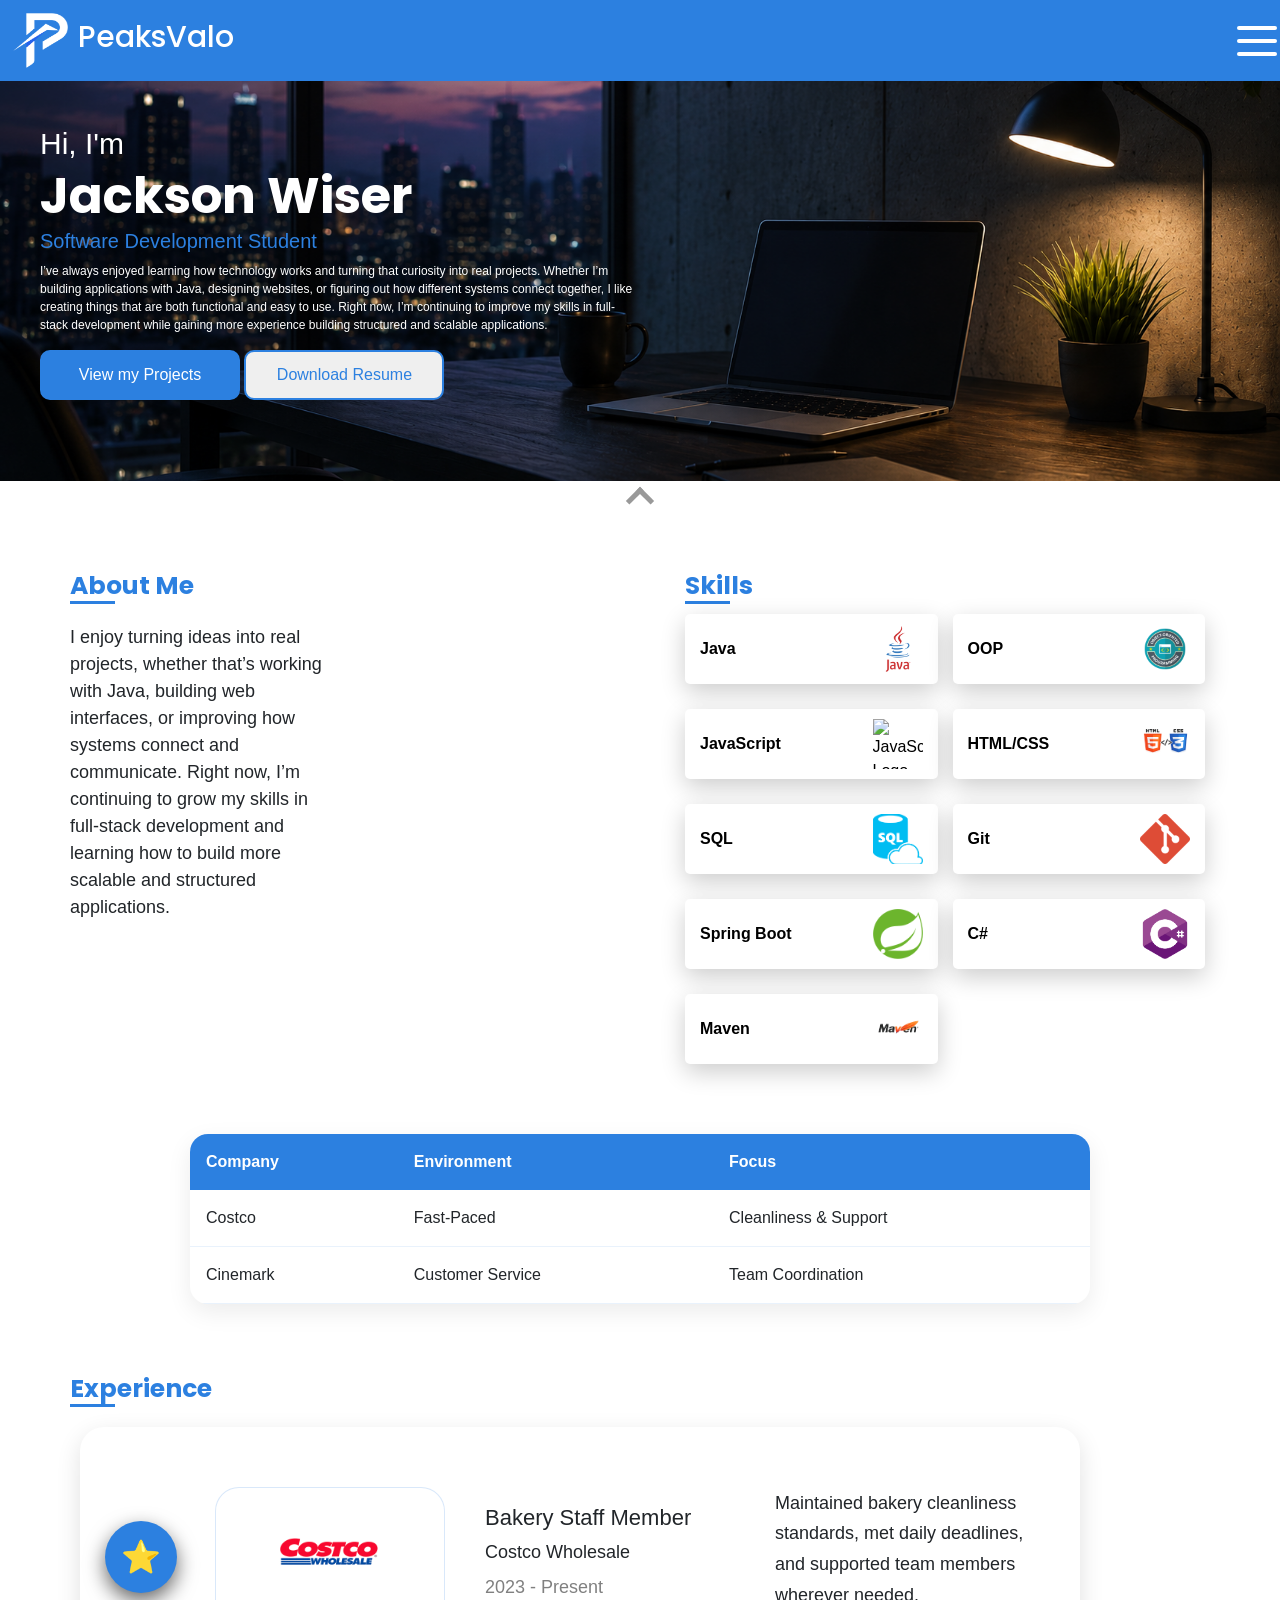
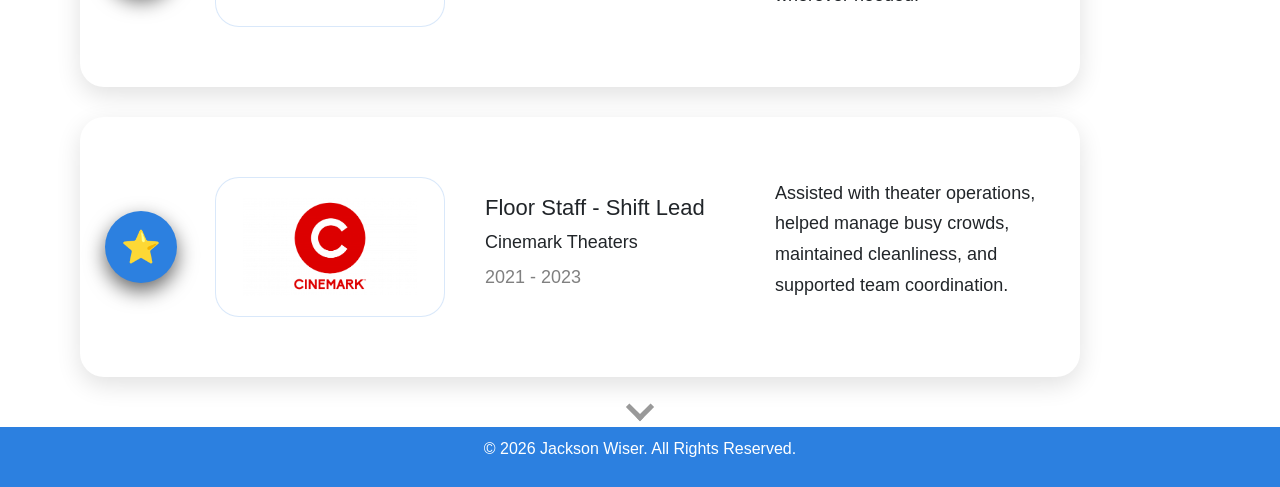
==== index.html @ 1f528455 "fixes" ====
<!DOCTYPE html>
<html lang="en">

<head>
    <meta charset="UTF-8">
    <meta name="viewport" content="width=device-width, initial-scale=1.0">
    <title>Home</title>

    <!--Linke to fonts-->
    <link rel="preconnect" href="https://fonts.googleapis.com">
    <link href="https://fonts.googleapis.com/css2?family=Poppins:wght@300;400;500;600;700&display=swap" rel="stylesheet">

    <link href="https://cdn.jsdelivr.net/npm/bootstrap@5.3.3/dist/css/bootstrap.min.css" rel="stylesheet">

    <link rel="stylesheet" href="HomePageCSS/bars.css">
    <link rel="stylesheet" href="HomePageCSS/buttons.css">
    <link rel="stylesheet" href="HomePageCSS/cards.css">
    <link rel="stylesheet" href="HomePageCSS/header-responsive.css">
    <link rel="stylesheet" href="HomePageCSS/content.css">
    <link rel="stylesheet" href="HomePageCSS/body-content.css">
    <link rel="stylesheet" href="HomePageCSS/header.css">
    <link rel="stylesheet" href="HomePageCSS/table.css">
    <link rel="stylesheet" href="HomePageCSS/animated-arrow.css">
    <link rel="stylesheet" href="HomePageCSS/body-content-responsive.css">
    <link rel="stylesheet" href="HomePageCSS/table-responsive.css">
    <link rel="stylesheet" href="HomePageCSS/buttons-responsive.css">



    
</head>

<body>

    
  
    <section class="home-page">




        <!-- ===== HEADER ===== -->
    <header class="top-bar">
            <img class="label-jackson" src="images/PV logo.png" alt="Jackson Wiser" width="75" height="75">
            <h1 class="peaks-label">PeaksValo</h1>

            <label for="burger" class="burger" id="burger-menu">
                <input id="burger" type="checkbox">
                <span></span>
                <span></span>
                <span></span>
            </label>

            <div class="mobile-menu">
                <a href="#">Home</a>
                <a href="about-page.html">About</a>
                <a href="#">Projects</a>
                <a href="contact-page.html">Contact</a>
            </div>

        </header>





        <!-- ===== HERO ===== -->
    <div class="hero-image">
            <p class="txt-label">Hi, I'm</p>
            <h1 class="txt-header">Jackson Wiser</h1>
            <p class="txt2-label">Software Development Student</p>

            <p class="txt-description">
                I’ve always enjoyed learning how technology works and turning that curiosity
                into real projects. Whether I’m building applications with Java, designing
                websites, or figuring out how different systems connect together, I like
                creating things that are both functional and easy to use. Right now, I’m
                continuing to improve my skills in full-stack development while gaining more
                experience building structured and scalable applications.
            </p>

            <button class="projects-btn">View my Projects</button>
            <button class="resume-btn">Download Resume</button>
        </div>




        <!--Scroll to bottom of main page-->
  <section id="scrollBtn">
    <div class="arrow-container">
    <button class="scroll-bottom">
        
        </button>
        </div>
        </section>




        <!-- ===== ABOUT + SKILLS ===== -->
    <div class="labels-row">

            <div class="label-group">
                <h1 class="about-label">About Me</h1>
                <div class="underline-about"></div>

                <p class="about-description">
                    I enjoy turning ideas into real projects, whether that’s working with Java,
                    building web interfaces, or improving how systems connect and communicate.
                    Right now, I’m continuing to grow my skills in full-stack development and
                    learning how to build more scalable and structured applications.
                </p>
            </div>


            <div class="label-group">
                <!--SKILL label above skill cards-->
                <h2 class="skills-label">Skills</h2>
                <!--Underline under the skill label-->
                <div class="underline-skills"></div>
                <!--All the skills listed-->
                <div class="skills-list">

                    <div class="card-java">
                        <span>Java</span>
                        <img src="images/javalogo.png" class="java-logo" alt="Java Logo">
                    </div>

                    <div class="card-oop">
                        <span>OOP</span>
                        <img src="images/oop.png" class="oop-logo" alt="OOP Logo">
                    </div>

                    <div class="card-javascript">
                        <span>JavaScript</span>
                        <img src="images/javascript.png" class="javascript-logo" alt="JavaScript Logo">
                    </div>

                    <div class="card-htmlcss">
                        <span>HTML/CSS</span>
                        <img src="images/htmlcss.png" class="htmlcss-logo" alt="HTML CSS Logo">
                    </div>

                    <div class="card-sql">
                        <span>SQL</span>
                        <img src="images/sql.png" class="sql-logo" alt="SQL Logo">
                    </div>

                    <div class="card-git">
                        <span>Git</span>
                        <img src="images/git.png" class="git-logo" alt="Git Logo">
                    </div>

                    <div class="card-spring">
                        <span>Spring Boot</span>
                        <img src="images/spring.png" class="spring-logo" alt="Spring Boot Logo">
                    </div>

                    <div class="card-csharp">
                        <span>C#</span>
                        <img src="images/csharp.png" class="csharp-logo" alt="C Sharp Logo">
                    </div>

                    <div class="card-maven">
                        <span>Maven</span>
                        <img src="images/maven.png" class="maven-logo" alt="Maven Logo">
                    </div>

                </div>
            </div>

        </div>




        <!--Summary within the TABLE-->
    <div class="experience-summary">
                    <table class="experience-table">
                        <tr>
                            <th>Company</th>
                            <th>Environment</th>
                            <th>Focus</th>
                        </tr>

                        <tr>
                            <td>Costco</td>
                            <td>Fast-Paced</td>
                            <td>Cleanliness & Support</td>
                        </tr>

                        <tr>
                            <td>Cinemark</td>
                            <td>Customer Service</td>
                            <td>Team Coordination</td>
                        </tr>
                    </table>
        </div>




        <!-- ===== EXPERIENCE ===== -->
    <div class="experience-section">

            <h2 class="experience-label">Experience</h2>
            <div class="underline-experience"></div>

            <div class="experience-layout">

                <div class="experience-container">

                    

                    <div class="experience-card">
                        <div class="star-icon">⭐</div>

                        <img src="images/Costco.png" class="company-logo" alt="Costco Logo">

                        <div class="experience-info">
                            <h3>Bakery Staff Member</h3>
                            <p class="company-name">Costco Wholesale</p>
                            <p class="experience-date">2023 - Present</p>
                        </div>
                        
                        

                        <p class="experience-description">
                            Maintained bakery cleanliness standards, met daily deadlines,
                            and supported team members wherever needed.
                        </p>
                        
                    </div>

                    <div class="experience-card">
                        <div class="star-icon">⭐</div>

                        <img src="images/cinemark.png" class="company-logo" alt="Cinemark Logo">

                        <div class="experience-info">
                            <h3>Floor Staff - Shift Lead</h3>
                            <p class="company-name">Cinemark Theaters</p>
                            <p class="experience-date">2021 - 2023</p>
                        </div>

                        <p class="experience-description">
                            Assisted with theater operations, helped manage busy crowds,
                            maintained cleanliness, and supported team coordination.
                        </p>
                    </div>
                </div>
            </div>
        </div>
        </section>





        

            <!--Scroll to top of main page-->
    <section id="scrollTopBtn">
    <div class="arrow-container">
    <button class="scroll-top">
        
        </button>
        </div>
          </section>



     <div class="sub-header">
        
        <p class="notice-label">© 2026 Jackson Wiser. All Rights Reserved.</p>
        </div>




      




<!--SCRIPTS-->

<!--Scroll top function-->
<script>

const scrollTopBtn = document.getElementById("scrollTopBtn");

scrollTopBtn.addEventListener("click", () => {
    window.scrollTo({
        top: 0,
        behavior: "smooth"
    });
});

</script>



<!--Scroll down function-->
<script>

const scrollBtn = document.getElementById("scrollBtn");

scrollBtn.addEventListener("click", () => {
    window.scrollTo({
        top: window.innerHeight,
        behavior: "smooth"
    });
});

</script>
    

<!--Hamburger navigation function-->
<script>
    // Hamburger navigation menu
    const burger = document.getElementById("burger");
    const mobileMenu = document.querySelector(".mobile-menu");

    burger.addEventListener("change", () => {
        mobileMenu.classList.toggle("active");
    });
</script>

</body>

</html>
---- HomePageCSS/bars.css ----
.top-bar{
    background-color: rgb(44, 128, 224);
    color: white;
    padding: 3px;
    text-align: right;
    display: flex;
    align-items: center;
}
.label-jackson{
    font-size: 25px;
    padding: 10px
    

}

.sub-header{
    background-color: rgb(44, 128, 224);
    color: white;
    padding: 10px;
    display: flex;
    justify-content: center;
}
/* Tag that is placed on the sub header */
.notice-label{
    text-align: center;
}
.peaks-label{
    font-size: 30px;
    font-family: 'Poppins', sans-serif;
    
}
---- HomePageCSS/buttons.css ----
.burger {
    position: relative;
    width: 40px;
    height: 30px;
    background: transparent;
    cursor: pointer;
    display: block;
    margin-left: auto;

    
}

.burger input {
    display: none;
}

.burger span {
    position: absolute;
    width: 100%;
    height: 4px;
    background: white;
    border-radius: 999px;
    left: 0;
    transition: all 0.3s ease;

}

/* TOP LINE */
.burger span:nth-of-type(1) {
    top: 0;
}
/* MIDDLE LINE */
.burger span:nth-of-type(2) {
    top: 50%;
    transform: translateY(-50%);
}
/* BOTTOM LINE */
.burger span:nth-of-type(3) {
    bottom: 0;
}
/* ANIMATION */
.burger input:checked ~ span:nth-of-type(1) {
    top: 50%;
    transform: translateY(-50%) rotate(45deg);
}

.burger input:checked ~ span:nth-of-type(2) {
    opacity: 0;
}

.burger input:checked ~ span:nth-of-type(3) {
    bottom: 50%;
    transform: translateY(50%) rotate(-45deg);
}




.resume-btn, .projects-btn{
    width: 200px;
    height: 50px;
    border-radius: 10px;
    border: 2px solid rgb(44, 128, 224);
    color: rgb(44, 128, 224);
    transition: transform 0.4s ease, background-color 0.4s ease;
}
.projects-btn{
    background-color: rgb(44, 128, 224);
    color: white;
}
.resume-btn:hover{
    transform: scale(1.1);
    background-color: rgb(44, 128, 224);
    color: white;
    box-shadow: 0 2px 10px 2px rgba(0, 0, 0, 0.5); 
}
.projects-btn:hover{
    transform: scale(1.1);
    background-color: rgb(255, 255, 255);
    color: rgb(44, 128, 224);
    box-shadow: 0 2px 10px 2px rgba(0, 0, 0, 0.5); 
}


.mobile-menu {
    position: absolute;
    top: 80px;
    right: 20px;

    background-color: white;
    padding: 20px;

    border-radius: 15px;
    box-shadow: 0 8px 24px rgba(0,0,0,0.2);

    display: flex;
    flex-direction: column;
    gap: 15px;

    opacity: 0;
    visibility: hidden;
    transform: translateY(-10px);

    transition:
        opacity 0.3s ease,
        transform 0.3s ease,
        visibility 0.3s ease;

    z-index: 9999;
    
}

.mobile-menu a {
    text-decoration: none;
    color: black;
    font-weight: bold;
    transition: all ease 0.2s;
    
}

.mobile-menu.active {
    opacity: 1;
    visibility: visible;
    transform: translateY(0);
}
.mobile-menu a:hover{
    color: rgb(71, 71, 71);
    scale: 1.1;
}
---- HomePageCSS/header-responsive.css ----
/* Responsive for tablets/phones */
@media (max-width: 768px) {
    .hero-image {
        min-height: 300px;
        padding: 25px;
        background-position: center;
    }

    .txt-label {
        font-size: 22px;
    }

    .txt-header {
        font-size: 40px;
    }

    .txt2-label {
        font-size: 18px;
    }

    .txt-description {
        font-size: 14px;
        max-width: 90%;
        margin-top: 5px;
    }
}

/* Smaller phones */
@media (max-width: 768px) {
    .hero-image {
        min-height: 300px;
        padding: 20px;
    }

    .txt-header {
        font-size: 32px;
    }

    .txt-label {
        font-size: 20px;
    }

    }
---- HomePageCSS/body-content.css ----
body,
html{
    background-color: #ffffff9c;
    font-family: Arial, sans-serif;
}

.about-label, .experience-label{
    font-size: 25px;
    font-weight: bold;
    color: rgb(44, 128, 224);
    margin-bottom: 20px;
    padding: 20px;
    padding-left: 0px;
    font-family: 'Poppins', sans-serif;
}
.experience-label{
    margin-top: 50px;
    padding-left: 70px;
}


.underline-skills {
    border-bottom: 3px solid rgb(44, 128, 224);
    width: 45px;
    margin-left: 0px;
    margin-top: -40px;
}

.underline-experience{
    border-bottom: 3px solid rgb(44, 128, 224);
    width: 45px;
    margin-left: 70px;
    margin-top: -40px;
}
.underline-about{
    border-bottom: 3px solid rgb(44, 128, 224);
    width: 45px;
    margin-left: 0px;
    margin-top: -40px;
}


.skills-label{
    color: rgb(44, 128, 224);
    font-size: 25px;
    font-weight: bold;
    margin-bottom: 20px;
    padding: 20px 0;
    font-family: 'Poppins', sans-serif;
}


.labels-row {
    display: flex;
    justify-content: space-between;
    align-items: flex-start;
    gap: 50px;
    padding: 20px 50px;
}

.about-description{
    font-size: 18px;
    padding: 20px 0;
    max-width: 600px;
    width: 50%;
}

.label-group{
    width: 50%;
    padding: 20px;
}

.skills-list{
    display: flex;
    flex-wrap: wrap;
    gap: 15px;
}

/* == LOGOS == */
.oop-logo, .java-logo, .javascript-logo, .htmlcss-logo,
.sql-logo, .git-logo, .spring-logo, .csharp-logo, .maven-logo {
    width: 50px;
    height: 50px;
    object-fit: cover;
}

/* == CARD CONTENT == */
.card-maven, .card-java, .card-oop, .card-javascript,
.card-htmlcss, .card-sql, .card-git, .card-spring, .card-csharp{
    display: flex;
    justify-content: space-between;
    align-items: center;
    margin-top: 10px;;
    background-color: #ffffff;
    color: rgb(0, 0, 0);
    padding: 10px 15px;
    border-radius: 5px;
    transition: all 0.3s ease;
    width: calc(50% - 10px);

    box-shadow: 0 8px 24px rgba(0, 0, 0, 0.20);
    transition: transform 0.3s ease, box-shadow 0.3s ease, border-color 0.3s ease;
}

span{
    font-weight: bold;
}

.card-maven:hover, .card-java:hover, .card-oop:hover, .card-javascript:hover,
.card-htmlcss:hover, .card-sql:hover, .card-git:hover, 
.card-spring:hover, .card-csharp:hover{
    transform: translateY(-6px) scale(1.03);
    border-color: rgba(44, 128, 224, 0.45);
    box-shadow: 0 14px 35px rgba(0, 0, 0, 0.18);
}
.costco-logo,
.cinemark-logo {
    width: 300px;
    height: 170px;
    object-fit: contain;
    padding: 20px;
    cursor: default;

    background: #ffffff;
    border: 1px solid rgba(44, 128, 224, 0.18);
    border-radius: 24px;

    box-shadow: 0 8px 24px rgba(0, 0, 0, 0.08);
    transition: transform 0.3s ease, box-shadow 0.3s ease, border-color 0.3s ease;
}

.costco-logo:hover,
.cinemark-logo:hover {
    transform: translateY(-6px) scale(1.03);
    border-color: rgba(44, 128, 224, 0.45);
    box-shadow: 0 14px 35px rgba(0, 0, 0, 0.18);
}

.experience-logo-container {
    display: flex;
    flex-direction: column;
    gap: 24px;
    margin-top: 25px;
}

.experience-item {
    display: flex;
    align-items: center;
    gap: 18px;
    padding-left: 30px;
    font-size: 32px;
}
.experience-container {
    display: flex;
    flex-direction: column;
    gap: 30px;
    padding: 20px;
    margin-left: 60px;
   
}

.experience-card {
    display: grid;
    grid-template-columns: 80px 240px 260px 1fr;
    align-items: center;
    gap: 30px;

    width: 1000px;
    min-height: 260px;

    background-color: white;
    padding: 25px;
    border-radius: 24px;
    box-shadow: 0 8px 24px rgba(0, 0, 0, 0.12);
}
.star-icon {
    width: 72px;
    height: 72px;
    border-radius: 50%;

    display: flex;
    align-items: center;
    justify-content: center;

    background: rgb(44, 128, 224);
    box-shadow: 0 8px 20px rgba(0, 0, 0, 0.60);

    font-size: 32px;
}

.company-logo {
    width: 230px;
    height: 140px;
    object-fit: contain;
    padding: 20px;

    background: #ffffff;
    border: 1px solid rgba(44, 128, 224, 0.18);
    border-radius: 24px;
}

.experience-info h3 {
    margin: 0;
    font-size: 22px;
}

.company-name,
.experience-date {
    margin: 8px 0;
    font-size: 18px;
}

.experience-date {
    color: gray;
}

.experience-description {
    font-size: 18px;
    line-height: 1.7;
    max-width: 520px;
}
---- HomePageCSS/header.css ----
.hero-image {
    width: 100%;
    min-height: 400px;
    height: auto;
    text-align: left;
    padding: 40px;

    background-image: url("../images/bg.png");
    background-size: cover;
    background-position: center 75%;
    background-repeat: no-repeat;
}
.txt-label, .txt-header{
    font-size: 30px;
    margin: 0;
    color: white;
}
.txt-header{
    font-size: 50px;
    font-weight: bold;
    color: white;
    font-family: 'Poppins', sans-serif;
}
.txt2-label{
    font-size: 20px;
    color: rgb(44, 128, 224);
    
}
.txt-description{
    font-size: 15px;
    max-width: 600px;
    margin-top: -10px;
    color: white;
}
---- HomePageCSS/table.css ----
.experience-summary {
    position: absolute;
    margin-top: 130px;
    padding-right: 70px;

    display: flex;
    justify-content: flex-end;

    width: 100%;
}

.experience-table {
    width: 700px;
    max-width: 900px;

    border-collapse: collapse;
   
    background-color: white;
    border-radius: 18px;
    overflow: hidden;

    box-shadow: 0 8px 24px rgba(0,0,0,0.08);
}

.experience-table th {
    background-color: rgb(44, 128, 224);
    color: white;

    text-align: left;
    padding: 16px;
}

.experience-table td {
    padding: 16px;
    border-bottom: 1px solid rgba(44, 128, 224, 0.1);
}

.experience-table tr:hover {
    background-color: rgba(44, 128, 224, 0.04);
}
---- HomePageCSS/animated-arrow.css ----
/* Scroll back to top */
.scroll-top{
    background: none;
    border: none;
    padding: 0;
    margin: 0;
    cursor: pointer;

    width: 20px;
    height: 20px;

    border-right: 5px solid #999;
    border-bottom: 5px solid #999;

    transform: rotate(45deg);
    transition: all .4s ease;
    margin-bottom: 10px;
}
.scroll-top:hover{
    transform: rotate(-135deg);
}
.arrow-container{
    display: flex;
    justify-content: center;
}



.scroll-bottom{
    background: none;
    border: none;
    padding: 0;
    margin: 0;
    cursor: pointer;

    width: 20px;
    height: 20px;

    border-right: 5px solid #999;
    border-bottom: 5px solid #999;

    transform: rotate(-135deg);
    transition: all .4s ease;
    margin-top: 10px;
}
.scroll-bottom:hover{
    transform: rotate(45deg);
}
.arrow-container{
    display: flex;
    justify-content: center;
}
---- HomePageCSS/body-content-responsive.css ----
@media (max-width: 900px) {
    .labels-row {
        flex-direction: column;
        padding: 20px;
        gap: 20px;
    }

    .about-description,
    .label-group {
        width: 100%;
        max-width: 100%;
    }

    .skills-list {
        justify-content: center;
    }

    .card-maven, .card-java, .card-oop, .card-javascript,
    .card-htmlcss, .card-sql, .card-git, .card-spring, .card-csharp {
        width: 100%;
    }

    .experience-label {
        padding-left: 20px;
    }

    .underline-experience {
        margin-left: 20px;
    }

    .experience-container {
        margin-left: 0;
        padding: 20px;
    }

    .experience-card {
        width: 100%;
        grid-template-columns: 1fr;
        text-align: center;
        justify-items: center;
        gap: 20px;
    }

    .experience-description {
        max-width: 70%;
       
    }
        .txt-description{
        font-size: 12px;
        text-align: left;
        color: white;



    }
}




@media (max-width: 1450px) {
    .experience-summary {
        position: static;
        margin-top: 30px;
        padding-right: 0;
        

        display: flex;
        justify-content: center;

        width: 100%;
    }

    .experience-table {
        width: 100%;
        max-width: 700px;
    }
        .txt-description{
        font-size: 12px;
        text-align: left;
        color: white;



    }

}



@media (max-width: 768px) {
    .about-label,
    .experience-label,
    .skills-label {
        font-size: 22px;
    }

    .about-description {
        font-size: 16px;
    }

    .skills-list {
        gap: 10px;
    }

    .experience-card {
        padding: 18px;
        min-height: auto;
    }

    .company-logo {
        width: 190px;
        height: 120px;
    }

    .star-icon {
        width: 60px;
        height: 60px;
        font-size: 26px;
    }

    .experience-info h3 {
        font-size: 20px;
    }

    .company-name,
    .experience-date,
    .experience-description {
        font-size: 16px;
    
    }
    .about-label{
        margin-top: 70px;
        
    }
    .txt-header{
        font-size: 25px;
        text-align: center;
    }
    .txt-label, .txt2-label{
        font-size: 20px;
        text-align: center;
    }
    .txt-description{
        font-size: 12px;
        text-align: center;
        color: rgb(255, 255, 255);


    }
    
    
}
---- HomePageCSS/table-responsive.css ----
@media (max-width: 1550px) {
    .experience-summary {
        position: static;
        margin-top: 30px;
        display: flex;
        justify-content: center;
        padding-left: 0;
        width: 100%;
    }

    .experience-table {
        max-width: 900px;
    }
}

@media (max-width: 768px) {
    .experience-table th,
    .experience-table td {
        padding: 12px;
        margin: 0;
        font-size: 14px;

        
    }

    .experience-summary {
        padding: 10px;


    }
}
---- HomePageCSS/buttons-responsive.css ----
@media (max-width: 768px) {
    .burger {
        width: 35px;
        height: 26px;
     
    }

    .resume-btn,
    .projects-btn {
        width: 160px;
        height: 45px;
        font-size: 14px;
        margin: 0 auto;
        display: block;
    }
}

@media (max-width: 768px) {
    .burger {
        width: 32px;
        height: 24px;
    }

    .resume-btn,
    .projects-btn {
        width: 100%;
        max-width: 220px;
        height: 44px;
        font-size: 14px;
    }

    .resume-btn:hover,
    .projects-btn:hover {
        transform: scale(1.03);
    }
}
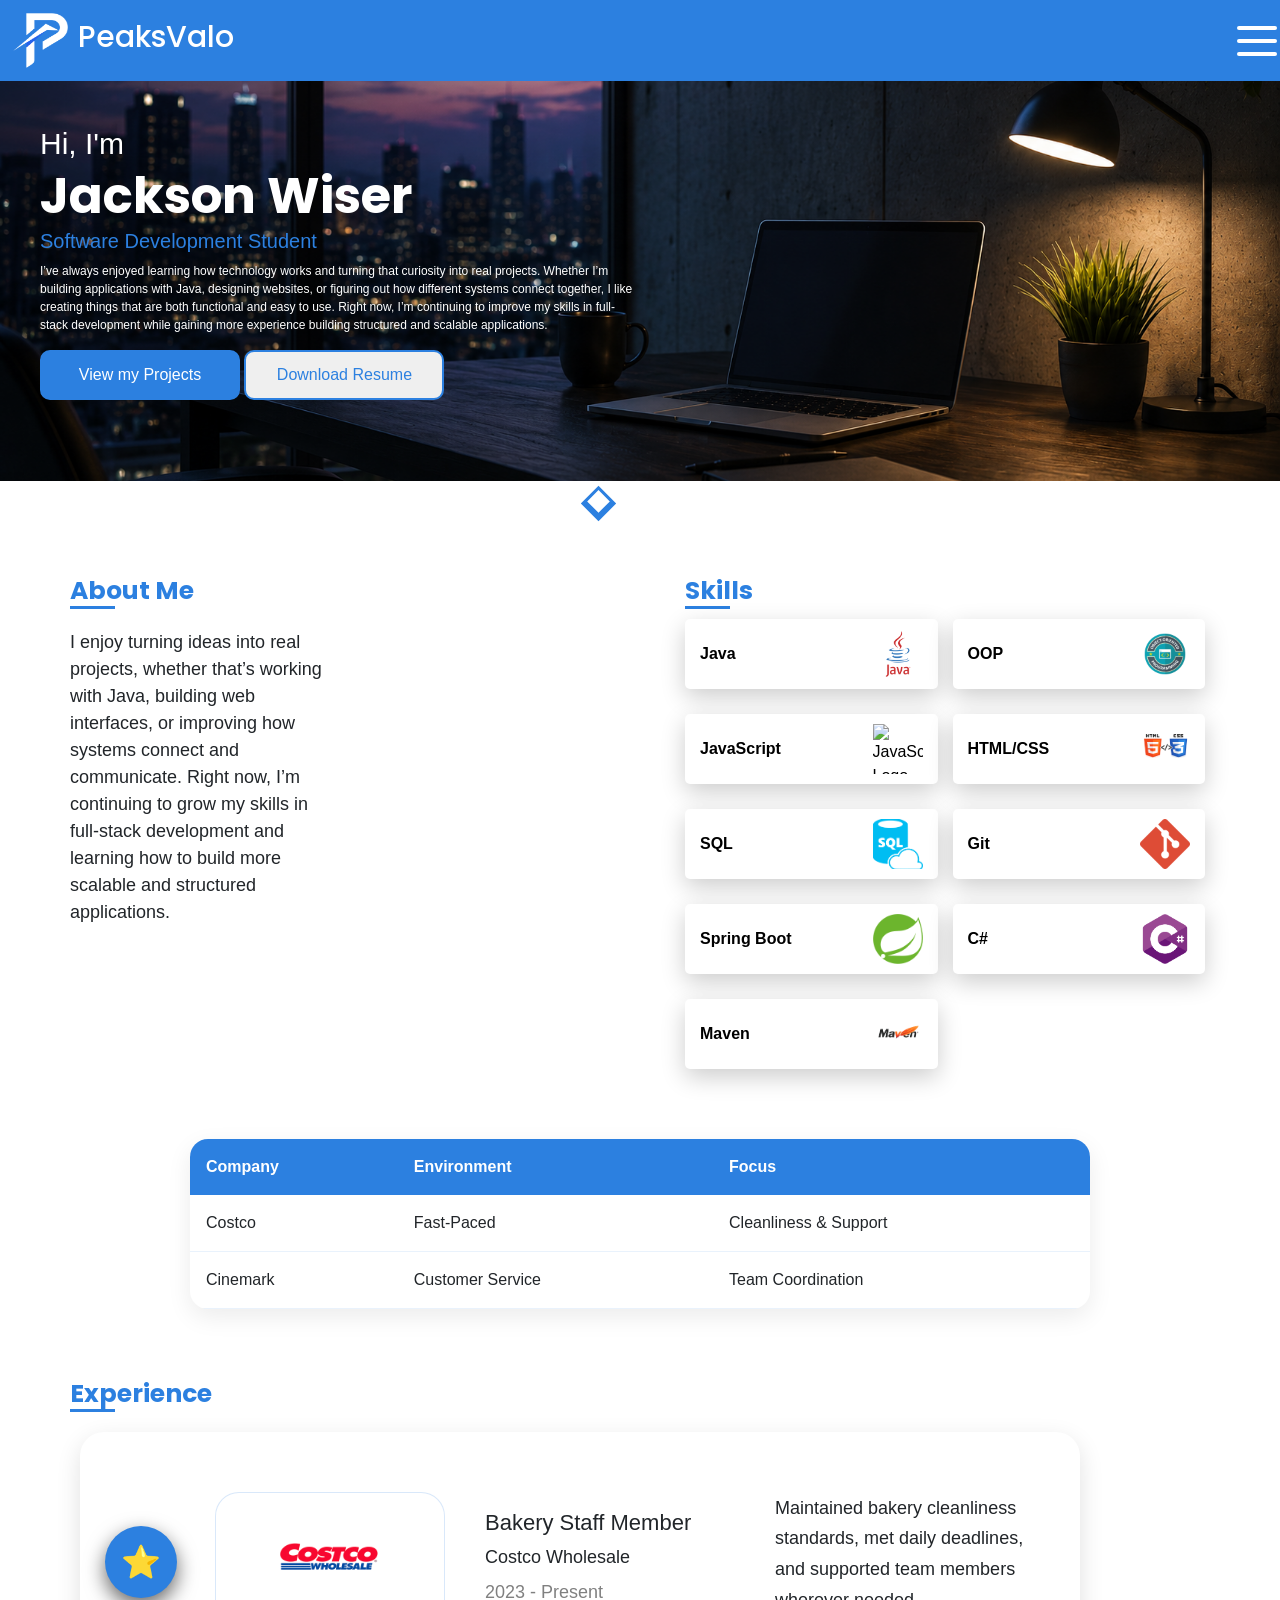
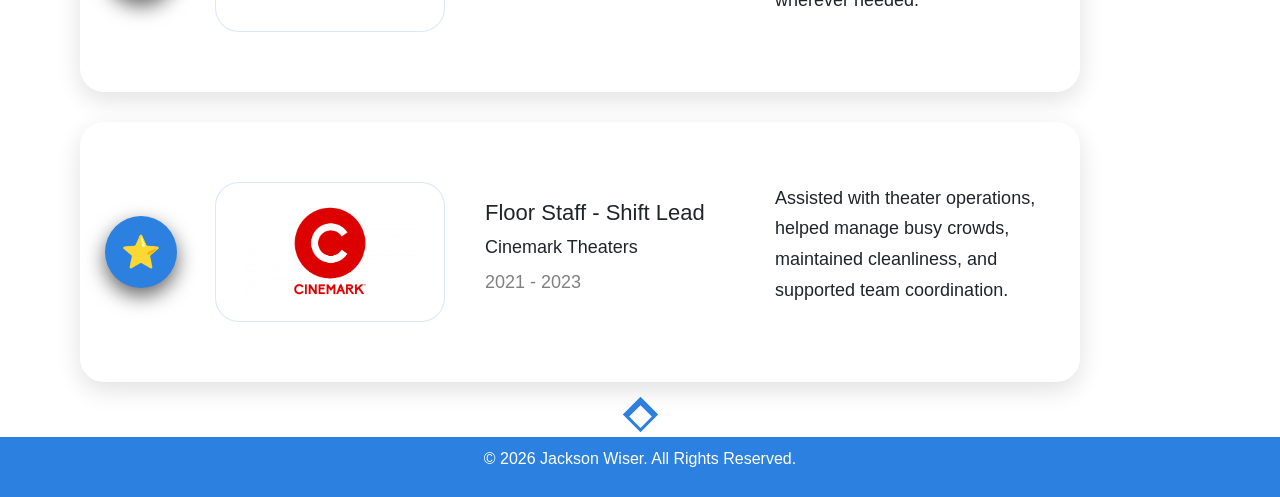
==== commit fb118dc2: "Styled scroll buttons" ====
--- a/index.html
+++ b/index.html
@@ -87,13 +87,15 @@
 
 
         <!--Scroll to bottom of main page-->
-  <section id="scrollBtn">
+<section>
     <div class="arrow-container">
-    <button class="scroll-bottom">
-        
+        <button id="scrollBottomBtn" class="scroll-bottom">
+            
         </button>
-        </div>
-        </section>
+            <span class="tooltip">Scroll Down</span>
+    </div>
+</section>
+       
 
 
 
@@ -260,21 +262,21 @@
 
         
 
-            <!--Scroll to top of main page-->
-    <section id="scrollTopBtn">
-    <div class="arrow-container">
-    <button class="scroll-top">
-        
-        </button>
-        </div>
-          </section>
-
-
-
-     <div class="sub-header">
-        
-        <p class="notice-label">© 2026 Jackson Wiser. All Rights Reserved.</p>
-        </div>
+        <!-- Scroll to top -->
+        <section class="scroll-top-section">
+            <div class="arrow-container">
+                <button id="scrollTopBtn" class="scroll-top"></button>
+            </div>
+        </section>
+
+        <!-- Footer -->
+        <footer class="sub-header">
+            <p class="notice-label">
+                © 2026 Jackson Wiser. All Rights Reserved.
+            </p>
+        </footer>
+
+    </section>
 
 
 
@@ -305,11 +307,11 @@
 <!--Scroll down function-->
 <script>
 
-const scrollBtn = document.getElementById("scrollBtn");
-
-scrollBtn.addEventListener("click", () => {
+const scrollBottomBtn = document.getElementById("scrollBottomBtn");
+
+scrollBottomBtn.addEventListener("click", () => {
     window.scrollTo({
-        top: window.innerHeight,
+        top: document.documentElement.scrollHeight,
         behavior: "smooth"
     });
 });
--- a/HomePageCSS/animated-arrow.css
+++ b/HomePageCSS/animated-arrow.css
@@ -1,21 +1,4 @@
-/* Scroll back to top */
-.scroll-top{
-    background: none;
-    border: none;
-    padding: 0;
-    margin: 0;
-    cursor: pointer;
 
-    width: 20px;
-    height: 20px;
-
-    border-right: 5px solid #999;
-    border-bottom: 5px solid #999;
-
-    transform: rotate(45deg);
-    transition: all .4s ease;
-    margin-bottom: 10px;
-}
 .scroll-top:hover{
     transform: rotate(-135deg);
 }
@@ -25,29 +8,102 @@
 }
 
 
+/* Scroll to the bottom of the page */
+.scroll-bottom{
+    position: relative;
 
-.scroll-bottom{
+    background: none;
+    border: none;
+    padding: 0;
+    margin: 0;
+
+    width: 25px;
+    height: 25px;
+
+    border-right: 3px solid rgb(44, 128, 224);
+    border-bottom: 3px solid rgb(44, 128, 224);
+    border-left: 6px solid rgb(44, 128, 224);;
+    border-top: 6px solid rgb(44, 128, 224);
+    margin-top: 10px;
+
+    transform: rotate(-135deg);
+
+    cursor: pointer;
+    transition: all .3s ease;
+}
+/* Hover effect for the arrow */
+.scroll-bottom:hover{
+    transform: rotate(0deg);
+    border: none;
+    width: auto;
+    height: auto;
+}
+
+.scroll-bottom::after{
+    content: "";
+    opacity: 0;
+    transition: opacity 0.3s ease;
+   
+}
+.scroll-bottom:hover::after{
+    content: "Scroll Down";
+    opacity: 1;
+    color: rgb(44, 128, 224);
+    font-size: 14px;
+    white-space: nowrap;
+}
+.arrow-container{
+    display: flex;
+    justify-content: center;
+}
+
+
+
+
+/* Scroll back to top */
+.scroll-top{
     background: none;
     border: none;
     padding: 0;
     margin: 0;
     cursor: pointer;
 
-    width: 20px;
-    height: 20px;
+    width: 25px;
+    height: 25px;
 
-    border-right: 5px solid #999;
-    border-bottom: 5px solid #999;
+    border-right: 6px solid rgb(44, 128, 224);
+    border-bottom: 6px solid rgb(44, 128, 224);
+    border-left: 3px solid rgb(44, 128, 224);
+    border-top: 3px solid rgb(44, 128, 224);
 
     transform: rotate(-135deg);
     transition: all .4s ease;
-    margin-top: 10px;
+    margin-bottom: 10px;
 }
-.scroll-bottom:hover{
-    transform: rotate(45deg);
+/* Hover effect for the arrow */
+.scroll-top:hover{
+    transform: rotate(0deg);
+    border: none;
+    width: auto;
+    height: auto;
 }
-.arrow-container{
-    display: flex;
-    justify-content: center;
+.scroll-top::after{
+    content: "";
+    opacity: 0;
+    transition: opacity 0.3s ease;
+   
+}
+.scroll-top:hover::after{
+    content: "Scroll Up";
+    opacity: 1;
+    color: rgb(44, 128, 224);
+    font-size: 14px;
+    white-space: nowrap;
 }
 
+
+
+
+
+
+
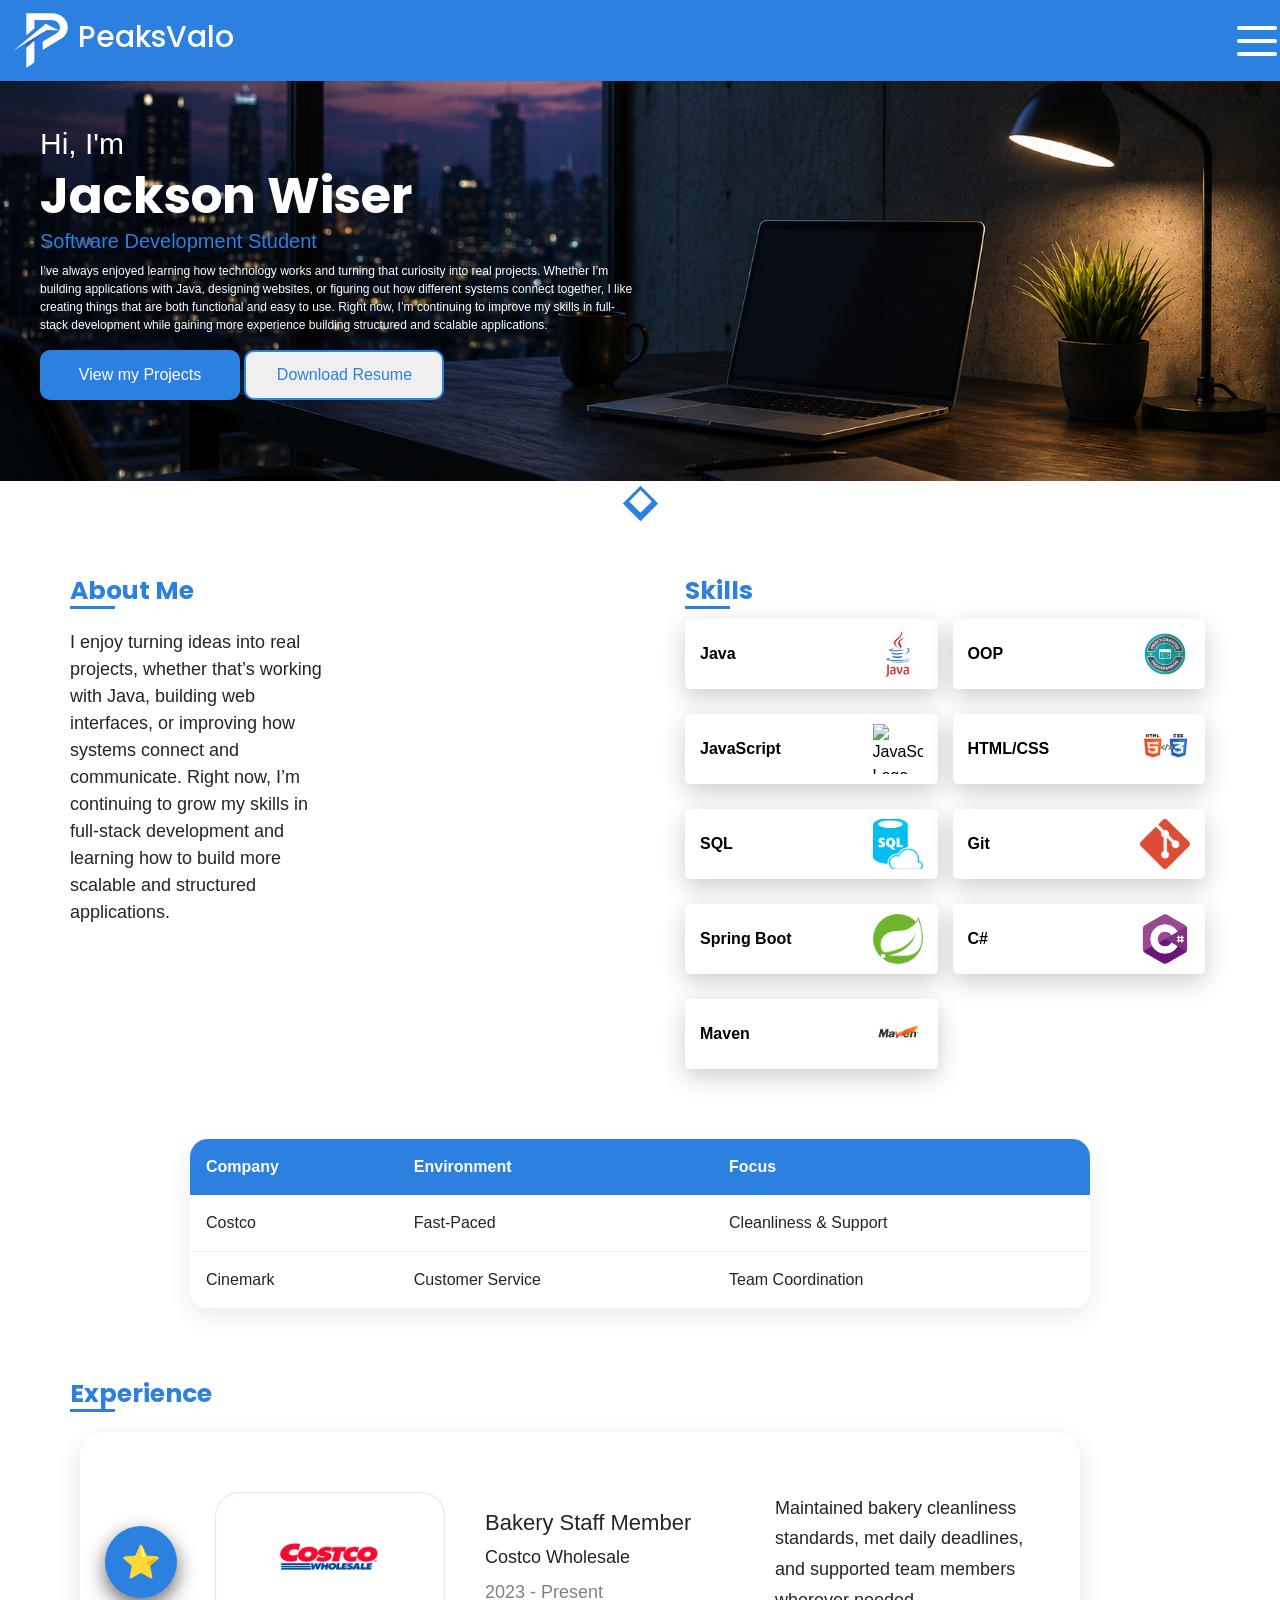
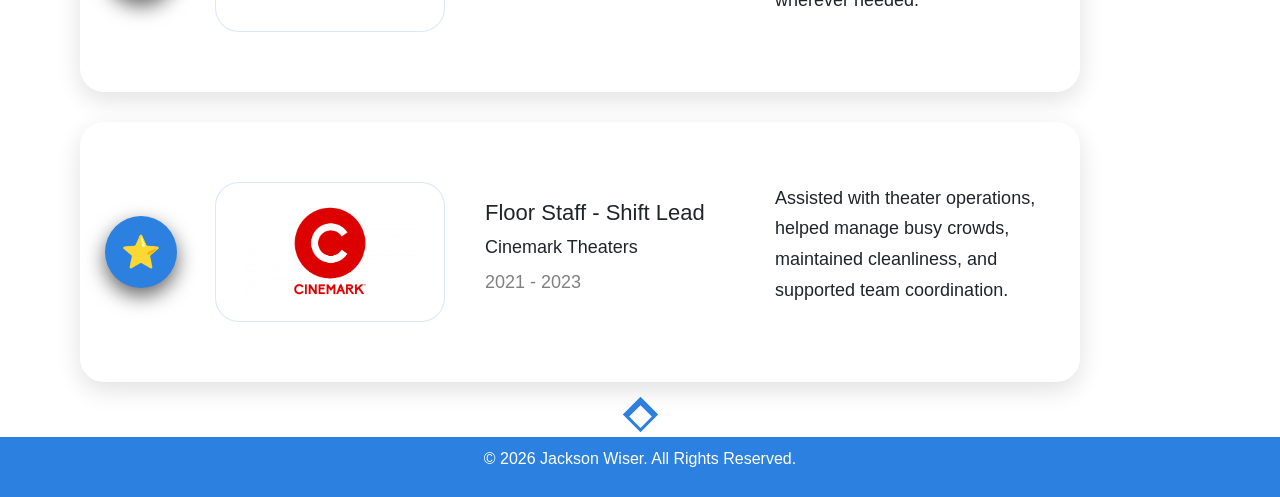
==== commit 33c92d8f: "Fixed positioning" ====
--- a/index.html
+++ b/index.html
@@ -92,7 +92,7 @@
         <button id="scrollBottomBtn" class="scroll-bottom">
             
         </button>
-            <span class="tooltip">Scroll Down</span>
+
     </div>
 </section>
        
--- a/HomePageCSS/animated-arrow.css
+++ b/HomePageCSS/animated-arrow.css
@@ -5,31 +5,29 @@
 .arrow-container{
     display: flex;
     justify-content: center;
+
 }
 
 
-/* Scroll to the bottom of the page */
+/* Scroll back to top */
 .scroll-bottom{
-    position: relative;
-
     background: none;
     border: none;
     padding: 0;
     margin: 0;
+    cursor: pointer;
 
     width: 25px;
     height: 25px;
+ 
+    border-right: 6px solid rgb(44, 128, 224);
+    border-bottom: 6px solid rgb(44, 128, 224);
+    border-left: 3px solid rgb(44, 128, 224);
+    border-top: 3px solid rgb(44, 128, 224);
 
-    border-right: 3px solid rgb(44, 128, 224);
-    border-bottom: 3px solid rgb(44, 128, 224);
-    border-left: 6px solid rgb(44, 128, 224);;
-    border-top: 6px solid rgb(44, 128, 224);
+    transform: rotate(45deg);
+    transition: all .4s ease;
     margin-top: 10px;
-
-    transform: rotate(-135deg);
-
-    cursor: pointer;
-    transition: all .3s ease;
 }
 /* Hover effect for the arrow */
 .scroll-bottom:hover{
@@ -71,12 +69,12 @@
     width: 25px;
     height: 25px;
 
-    border-right: 6px solid rgb(44, 128, 224);
-    border-bottom: 6px solid rgb(44, 128, 224);
-    border-left: 3px solid rgb(44, 128, 224);
-    border-top: 3px solid rgb(44, 128, 224);
+    border-right: 3px solid rgb(44, 128, 224);
+    border-bottom: 3px solid rgb(44, 128, 224);
+    border-left: 6px solid rgb(44, 128, 224);
+    border-top: 6px solid rgb(44, 128, 224);
 
-    transform: rotate(-135deg);
+    transform: rotate(45deg);
     transition: all .4s ease;
     margin-bottom: 10px;
 }
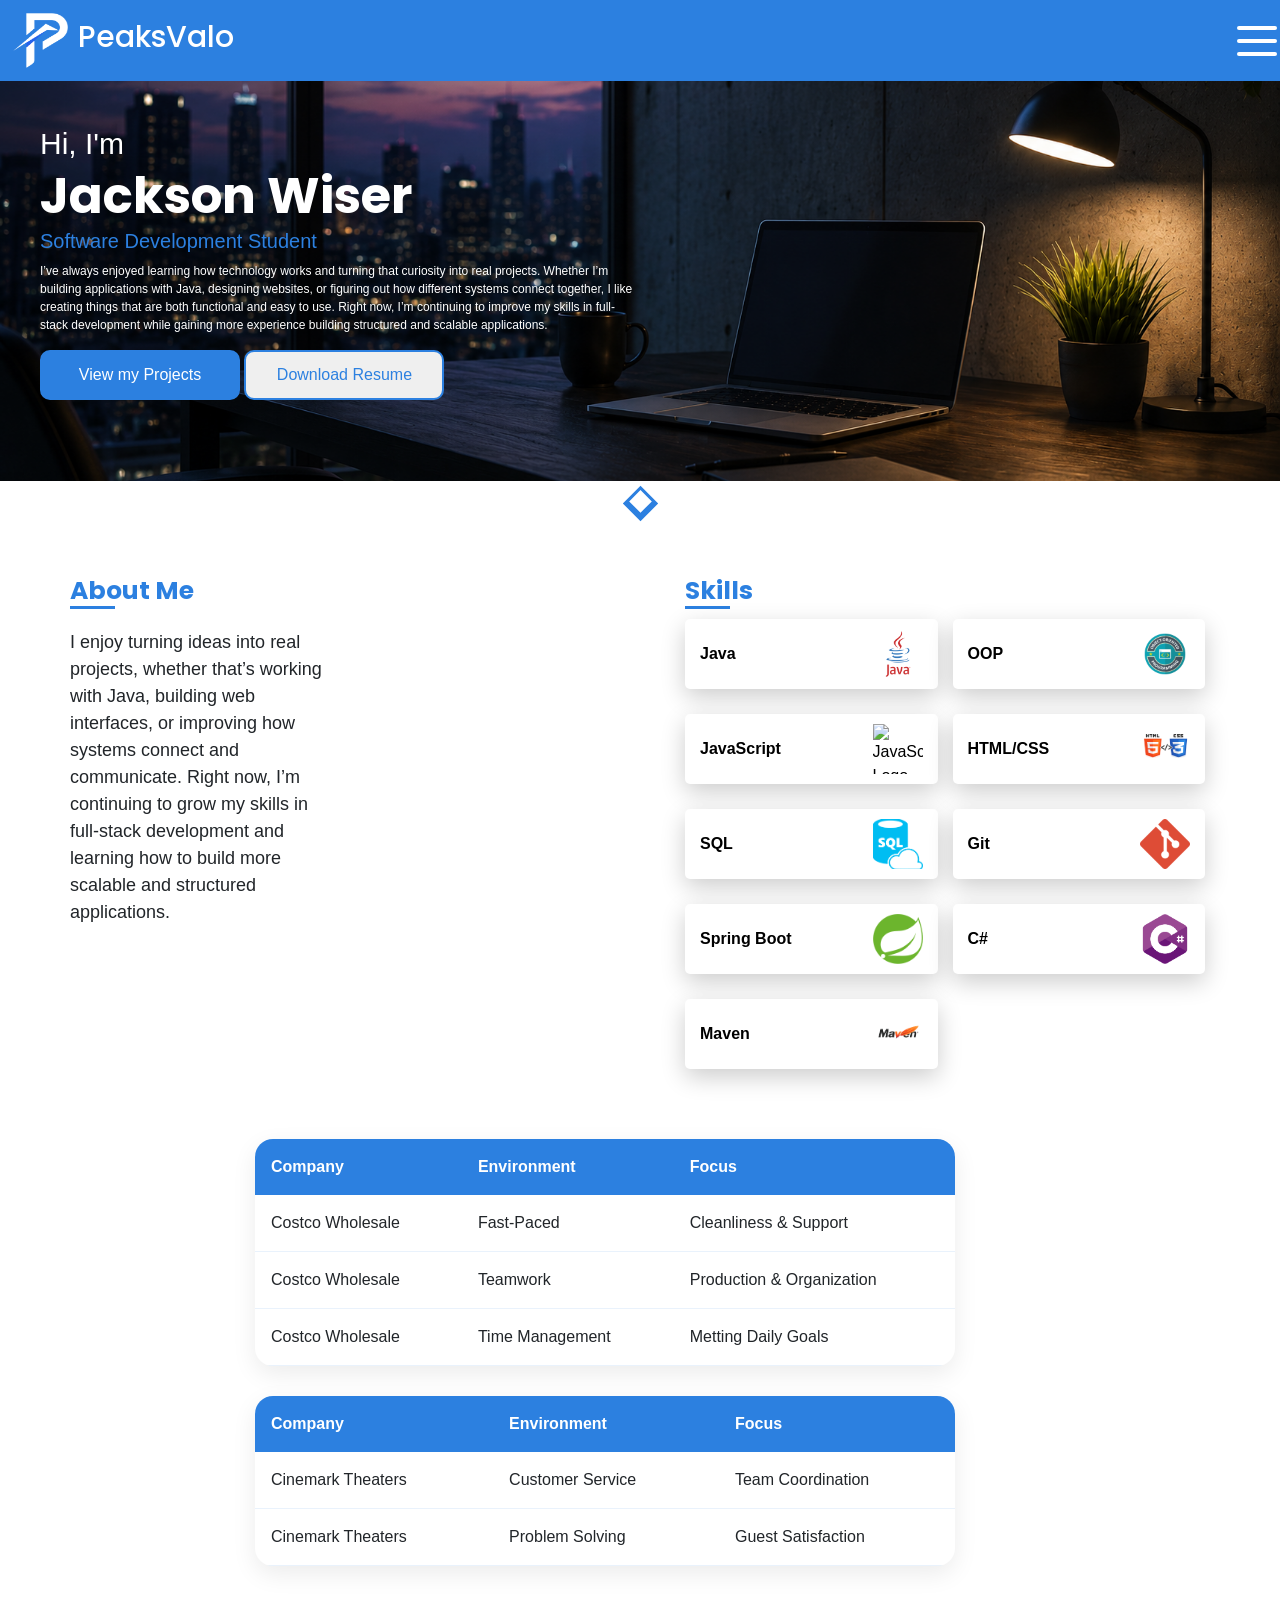
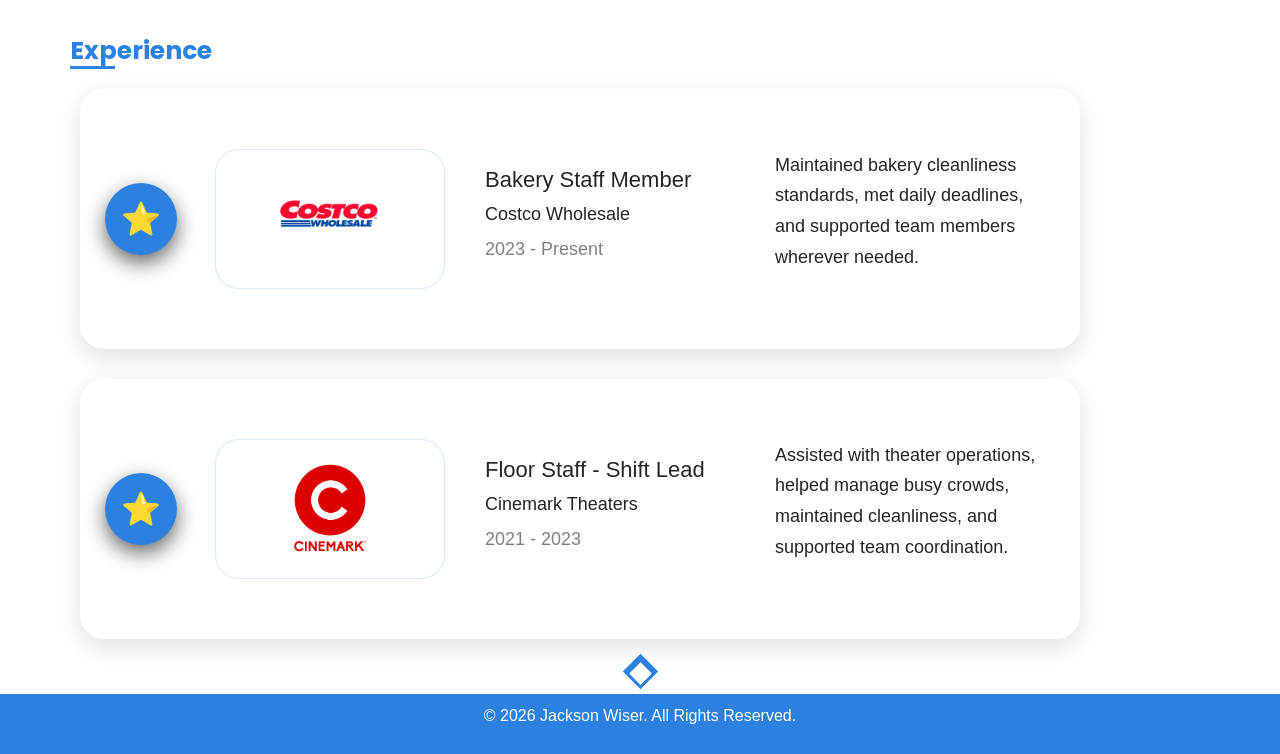
==== commit b2be9318: "Added a second table" ====
--- a/index.html
+++ b/index.html
@@ -177,9 +177,9 @@
 
 
 
-        <!--Summary within the TABLE-->
-    <div class="experience-summary">
-                    <table class="experience-table">
+        <!--COSTCO Summary within the TABLE-->
+    <div class="costco-experience-summary">
+                    <table class="costco-experience-table">
                         <tr>
                             <th>Company</th>
                             <th>Environment</th>
@@ -187,18 +187,49 @@
                         </tr>
 
                         <tr>
-                            <td>Costco</td>
+                            <td>Costco Wholesale</td>
                             <td>Fast-Paced</td>
                             <td>Cleanliness & Support</td>
                         </tr>
-
-                        <tr>
-                            <td>Cinemark</td>
+                        <tr>
+                            <td>Costco Wholesale</td>
+                            <td>Teamwork</td>
+                            <td>Production & Organization</td>
+                        </tr>
+                        <tr>
+                            <td>Costco Wholesale</td>
+                            <td>Time Management</td>
+                            <td>Metting Daily Goals</td>
+                        </tr>
+                    </table>
+        </div>
+
+
+
+                <!--CINEMARK Summary within the TABLE-->
+    <div class="cinemark-experience-summary">
+                    <table class="cinemark-experience-table">
+                        <tr>
+                            <th>Company</th>
+                            <th>Environment</th>
+                            <th>Focus</th>
+                        </tr>
+
+                        <tr>
+                            <td>Cinemark Theaters</td>
                             <td>Customer Service</td>
                             <td>Team Coordination</td>
                         </tr>
+                        <tr>
+                            <td>Cinemark Theaters</td>
+                            <td>Problem Solving</td>
+                            <td>Guest Satisfaction</td>
+                        </tr>
+                 
                     </table>
         </div>
+
+
 
 
 
--- a/HomePageCSS/table.css
+++ b/HomePageCSS/table.css
@@ -1,15 +1,25 @@
-.experience-summary {
+.costco-experience-summary {
     position: absolute;
     margin-top: 130px;
     padding-right: 70px;
 
     display: flex;
     justify-content: flex-end;
+    
+    width: 100%;
+}
+.cinemark-experience-summary{
+    position: absolute;
+    margin-top: 400px;
+    padding-right: 70px;
 
+    display: flex;
+    justify-content: flex-end;
+    
     width: 100%;
 }
 
-.experience-table {
+.costco-experience-table, .cinemark-experience-table {
     width: 700px;
     max-width: 900px;
 
@@ -22,7 +32,7 @@
     box-shadow: 0 8px 24px rgba(0,0,0,0.08);
 }
 
-.experience-table th {
+.costco-experience-table th, .cinemark-experience-table th{
     background-color: rgb(44, 128, 224);
     color: white;
 
@@ -30,11 +40,15 @@
     padding: 16px;
 }
 
-.experience-table td {
+.costco-experience-table td, .cinemark-experience-table td {
     padding: 16px;
     border-bottom: 1px solid rgba(44, 128, 224, 0.1);
 }
 
-.experience-table tr:hover {
+.costco-experience-table tr:hover, .cinemark-experience-table tr:hover {
     background-color: rgba(44, 128, 224, 0.04);
+}
+.header-style{
+    background-color: rgb(44, 128, 224);
+    color: white;
 }
--- a/HomePageCSS/animated-arrow.css
+++ b/HomePageCSS/animated-arrow.css
@@ -44,11 +44,13 @@
    
 }
 .scroll-bottom:hover::after{
-    content: "Scroll Down";
+    content: "- Scroll Down -";
     opacity: 1;
     color: rgb(44, 128, 224);
     font-size: 14px;
     white-space: nowrap;
+    font-family: 'Poppins', sans-serif;
+    font-weight: bold;
 }
 .arrow-container{
     display: flex;
@@ -77,6 +79,7 @@
     transform: rotate(45deg);
     transition: all .4s ease;
     margin-bottom: 10px;
+    
 }
 /* Hover effect for the arrow */
 .scroll-top:hover{
@@ -89,12 +92,15 @@
     content: "";
     opacity: 0;
     transition: opacity 0.3s ease;
+    
    
 }
 .scroll-top:hover::after{
-    content: "Scroll Up";
+    content: "- Scroll Up -";
+    font-weight: bold;
     opacity: 1;
     color: rgb(44, 128, 224);
+    font-family: 'Poppins', sans-serif;
     font-size: 14px;
     white-space: nowrap;
 }
--- a/HomePageCSS/table-responsive.css
+++ b/HomePageCSS/table-responsive.css
@@ -1,6 +1,6 @@
 
 @media (max-width: 1550px) {
-    .experience-summary {
+    .costco-experience-summary, .cinemark-experience-summary{
         position: static;
         margin-top: 30px;
         display: flex;
@@ -8,15 +8,18 @@
         padding-left: 0;
         width: 100%;
     }
+    
 
-    .experience-table {
+    .costco-experience-table, .cinemark-experience-table {
         max-width: 900px;
     }
 }
 
 @media (max-width: 768px) {
-    .experience-table th,
-    .experience-table td {
+    .costco-experience-table th,
+    .costco-experience-table td,
+    .cinemark-experience-table th,
+    .costco-experience-table td {
         padding: 12px;
         margin: 0;
         font-size: 14px;
@@ -24,7 +27,8 @@
         
     }
 
-    .experience-summary {
+    .costco-experience-summary,
+    .cinemark-experience-summary {
         padding: 10px;
 
 
--- a/HomePageCSS/buttons-responsive.css
+++ b/HomePageCSS/buttons-responsive.css
@@ -33,4 +33,5 @@
     .projects-btn:hover {
         transform: scale(1.03);
     }
+    
 }
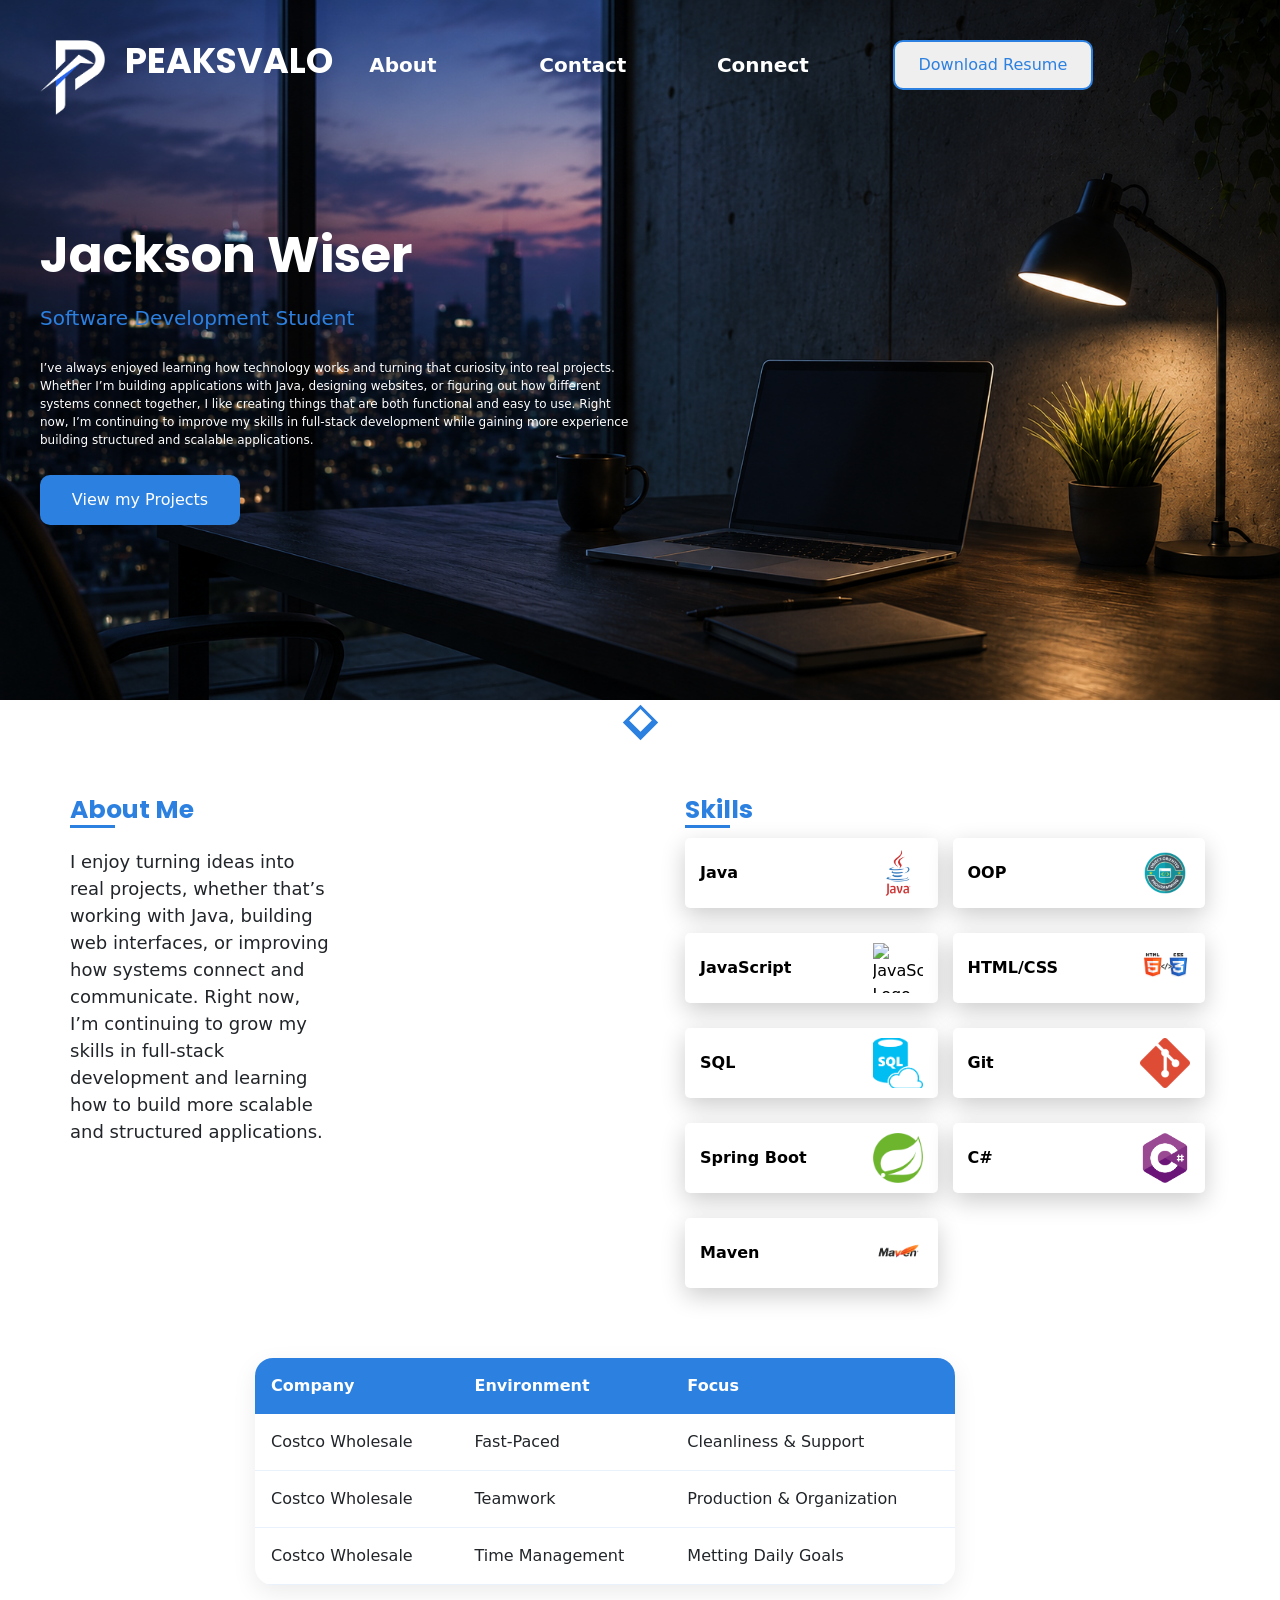
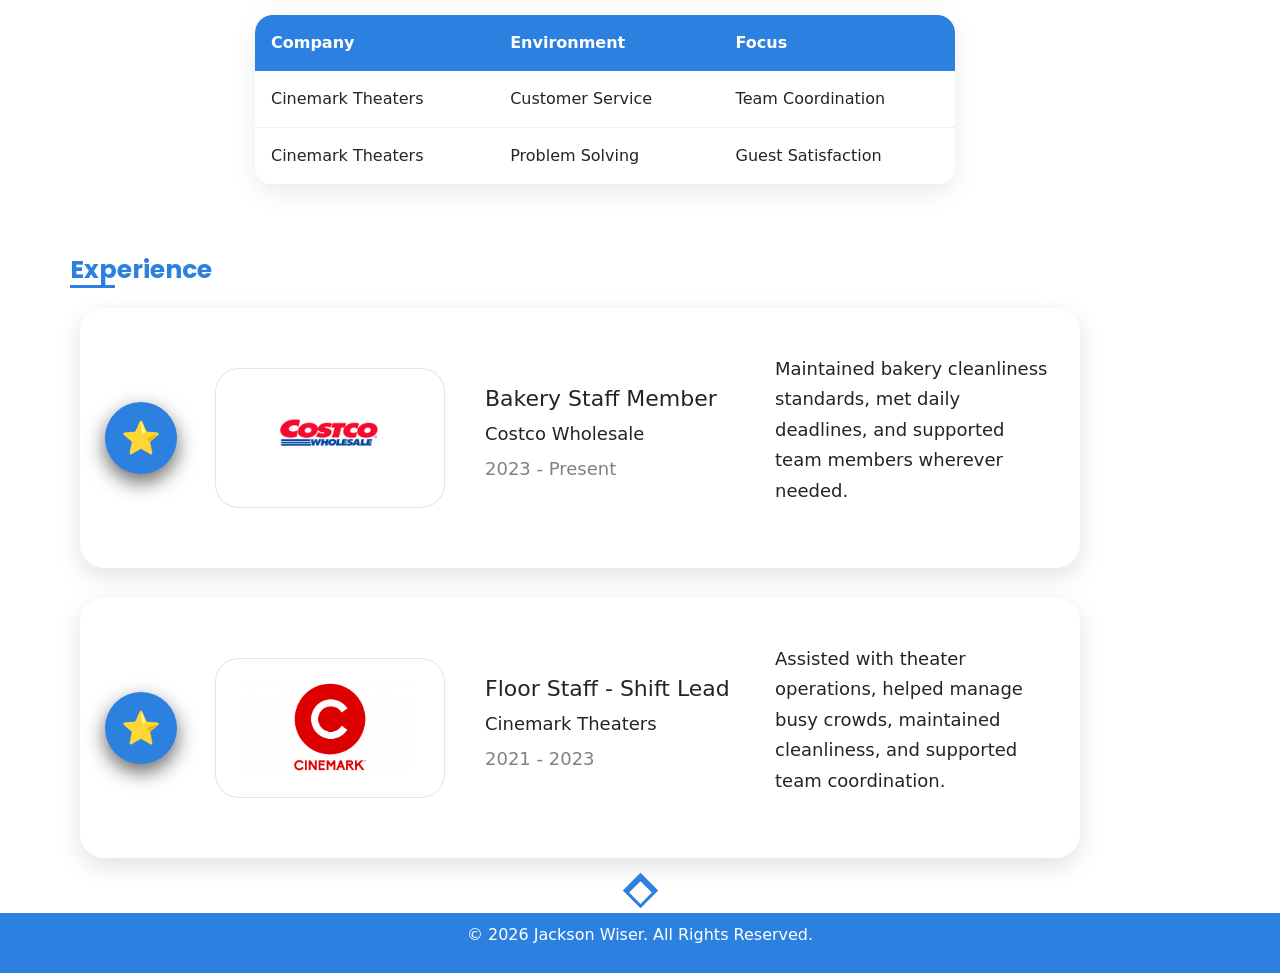
==== commit 2554f330: "Changed things" ====
--- a/index.html
+++ b/index.html
@@ -24,6 +24,7 @@
     <link rel="stylesheet" href="HomePageCSS/body-content-responsive.css">
     <link rel="stylesheet" href="HomePageCSS/table-responsive.css">
     <link rel="stylesheet" href="HomePageCSS/buttons-responsive.css">
+    <link rel="stylesheet" href="HomePageCSS/mobile-btn.css">
 
 
 
@@ -39,34 +40,36 @@
 
 
 
-        <!-- ===== HEADER ===== -->
-    <header class="top-bar">
-            <img class="label-jackson" src="images/PV logo.png" alt="Jackson Wiser" width="75" height="75">
-            <h1 class="peaks-label">PeaksValo</h1>
-
-            <label for="burger" class="burger" id="burger-menu">
-                <input id="burger" type="checkbox">
-                <span></span>
-                <span></span>
-                <span></span>
-            </label>
-
-            <div class="mobile-menu">
-                <a href="#">Home</a>
-                <a href="about-page.html">About</a>
-                <a href="#">Projects</a>
-                <a href="contact-page.html">Contact</a>
-            </div>
-
-        </header>
-
-
-
-
-
-        <!-- ===== HERO ===== -->
+
+
+
+
+        <!-- ===== HERO with logo, name, nav buttons, etc ===== -->
     <div class="hero-image">
-            <p class="txt-label">Hi, I'm</p>
+
+        <!--Container to hold logo and name-->
+    <div class="logo-name-container">
+        <img src="images/PV logo.png" class="PV-logo">
+        <h1 class="peaks-label">PEAKSVALO</h1>
+
+
+
+            <!-- ==== Container for all nav button ==== -->
+    <div class="nav-button-container">
+        <a href="about-page.html" class="about-btn">About</a>
+        <a href="contact-page.html" class="contact-btn">Contact</a>
+        <a href="connect.html" class="connect-btn">Connect</a>
+        <button class="download-resume-btn">Download Resume</button>
+    </div>
+
+
+    <!-- ==== END of the CONTAINER that started at "logo-name-container" ==== -->
+    </div>
+
+
+        
+            
+            
             <h1 class="txt-header">Jackson Wiser</h1>
             <p class="txt2-label">Software Development Student</p>
 
@@ -80,7 +83,7 @@
             </p>
 
             <button class="projects-btn">View my Projects</button>
-            <button class="resume-btn">Download Resume</button>
+
         </div>
 
 
--- a/HomePageCSS/bars.css
+++ b/HomePageCSS/bars.css
@@ -1,11 +1,4 @@
-.top-bar{
-    background-color: rgb(44, 128, 224);
-    color: white;
-    padding: 3px;
-    text-align: right;
-    display: flex;
-    align-items: center;
-}
+
 .label-jackson{
     font-size: 25px;
     padding: 10px
--- a/HomePageCSS/buttons.css
+++ b/HomePageCSS/buttons.css
@@ -1,62 +1,6 @@
-.burger {
-    position: relative;
-    width: 40px;
-    height: 30px;
-    background: transparent;
-    cursor: pointer;
-    display: block;
-    margin-left: auto;
-
-    
-}
-
-.burger input {
-    display: none;
-}
-
-.burger span {
-    position: absolute;
-    width: 100%;
-    height: 4px;
-    background: white;
-    border-radius: 999px;
-    left: 0;
-    transition: all 0.3s ease;
-
-}
-
-/* TOP LINE */
-.burger span:nth-of-type(1) {
-    top: 0;
-}
-/* MIDDLE LINE */
-.burger span:nth-of-type(2) {
-    top: 50%;
-    transform: translateY(-50%);
-}
-/* BOTTOM LINE */
-.burger span:nth-of-type(3) {
-    bottom: 0;
-}
-/* ANIMATION */
-.burger input:checked ~ span:nth-of-type(1) {
-    top: 50%;
-    transform: translateY(-50%) rotate(45deg);
-}
-
-.burger input:checked ~ span:nth-of-type(2) {
-    opacity: 0;
-}
-
-.burger input:checked ~ span:nth-of-type(3) {
-    bottom: 50%;
-    transform: translateY(50%) rotate(-45deg);
-}
 
 
-
-
-.resume-btn, .projects-btn{
+.projects-btn{
     width: 200px;
     height: 50px;
     border-radius: 10px;
@@ -68,12 +12,7 @@
     background-color: rgb(44, 128, 224);
     color: white;
 }
-.resume-btn:hover{
-    transform: scale(1.1);
-    background-color: rgb(44, 128, 224);
-    color: white;
-    box-shadow: 0 2px 10px 2px rgba(0, 0, 0, 0.5); 
-}
+
 .projects-btn:hover{
     transform: scale(1.1);
     background-color: rgb(255, 255, 255);
@@ -82,48 +21,40 @@
 }
 
 
-.mobile-menu {
-    position: absolute;
-    top: 80px;
-    right: 20px;
 
-    background-color: white;
-    padding: 20px;
-
-    border-radius: 15px;
-    box-shadow: 0 8px 24px rgba(0,0,0,0.2);
-
+/* Container for all nav buttons */
+.nav-button-container{
     display: flex;
-    flex-direction: column;
-    gap: 15px;
-
-    opacity: 0;
-    visibility: hidden;
-    transform: translateY(-10px);
-
-    transition:
-        opacity 0.3s ease,
-        transform 0.3s ease,
-        visibility 0.3s ease;
-
-    z-index: 9999;
-    
+    margin-left: auto;
+    gap: 80px;
+    padding-right: 300px;
+}
+.about-btn, .connect-btn, .contact-btn{
+    font-size: 20px;
+    font-weight: bold;
+    background-color: none;
+    width: 100px;
+    height: 50px;
+    line-height: 50px;
+    text-align: center;
+    color: white;
+    text-decoration: none;
+}
+.download-resume-btn{
+    width: 200px;
+    height: 50px;
+    border-radius: 10px;
+    border: 2px solid rgb(44, 128, 224);
+    color: rgb(44, 128, 224);
+    transition: transform 0.4s ease, background-color 0.4s ease;
+}
+.download-resume-btn:hover{
+    transform: scale(1.1);
+    background-color: rgb(44, 128, 224);
+    color: white;
+    box-shadow: 0 2px 10px 2px rgba(0, 0, 0, 0.5); 
 }
 
-.mobile-menu a {
-    text-decoration: none;
-    color: black;
-    font-weight: bold;
-    transition: all ease 0.2s;
-    
-}
 
-.mobile-menu.active {
-    opacity: 1;
-    visibility: visible;
-    transform: translateY(0);
-}
-.mobile-menu a:hover{
-    color: rgb(71, 71, 71);
-    scale: 1.1;
-}
+
+
--- a/HomePageCSS/body-content.css
+++ b/HomePageCSS/body-content.css
@@ -1,7 +1,7 @@
 body,
 html{
     background-color: #ffffff9c;
-    font-family: Arial, sans-serif;
+    
 }
 
 .about-label, .experience-label{
--- a/HomePageCSS/header.css
+++ b/HomePageCSS/header.css
@@ -1,34 +1,56 @@
 .hero-image {
     width: 100%;
-    min-height: 400px;
+    min-height: 700px;
     height: auto;
     text-align: left;
     padding: 40px;
-
+    display: flex;
+    flex-direction: column;
+    gap: 10px;
     background-image: url("../images/bg.png");
     background-size: cover;
     background-position: center 75%;
     background-repeat: no-repeat;
 }
-.txt-label, .txt-header{
-    font-size: 30px;
-    margin: 0;
-    color: white;
-}
+
 .txt-header{
     font-size: 50px;
     font-weight: bold;
     color: white;
+    margin-top: 100px;
     font-family: 'Poppins', sans-serif;
 }
 .txt2-label{
     font-size: 20px;
     color: rgb(44, 128, 224);
+
     
 }
 .txt-description{
     font-size: 15px;
     max-width: 600px;
-    margin-top: -10px;
+
     color: white;
 }
+
+
+
+/* Container to hold personal logo and name */
+.peaks-label{
+    color: white;
+    font-size: 35px;
+    font-weight: bold;
+}
+.PV-logo{
+    width: 75px;
+    height: 75px;
+  
+    
+}
+.logo-name-container{
+    display: flex;
+    flex-direction: row;
+    gap: 20px;
+    
+}
+
--- a/HomePageCSS/buttons-responsive.css
+++ b/HomePageCSS/buttons-responsive.css
@@ -34,4 +34,7 @@
         transform: scale(1.03);
     }
     
-}+}
+
+
+
--- a/HomePageCSS/mobile-btn.css
+++ b/HomePageCSS/mobile-btn.css
@@ -0,0 +1,48 @@
+.hamburger-btn {
+  width: 150px;
+  height: 50px;
+  border-radius: 5px;
+  border: none;
+  transition: all 0.5s ease-in-out;
+  font-size: 20px;
+  font-family: Verdana, Geneva, Tahoma, sans-serif;
+  font-weight: 600;
+  display: none;
+  align-items: center;
+  background: rgba(255,255,255,0.12);
+  color: #f5f5f5;
+}
+.btn:hover {
+  box-shadow: 0 0 20px 0px #2e2e2e3a;
+}
+
+.btn .icon {
+  position: absolute;
+  height: 40px;
+  width: 70px;
+  display: flex;
+  justify-content: center;
+  align-items: center;
+  transition: all 0.5s;
+}
+
+.btn .text {
+  transform: translateX(55px);
+}
+
+.btn:hover .icon {
+  width: 175px;
+}
+
+.btn:hover .text {
+  transition: all 0.5s;
+  opacity: 0;
+}
+
+.btn:focus {
+  outline: none;
+}
+
+.btn:active .icon {
+  transform: scale(0.85);
+}
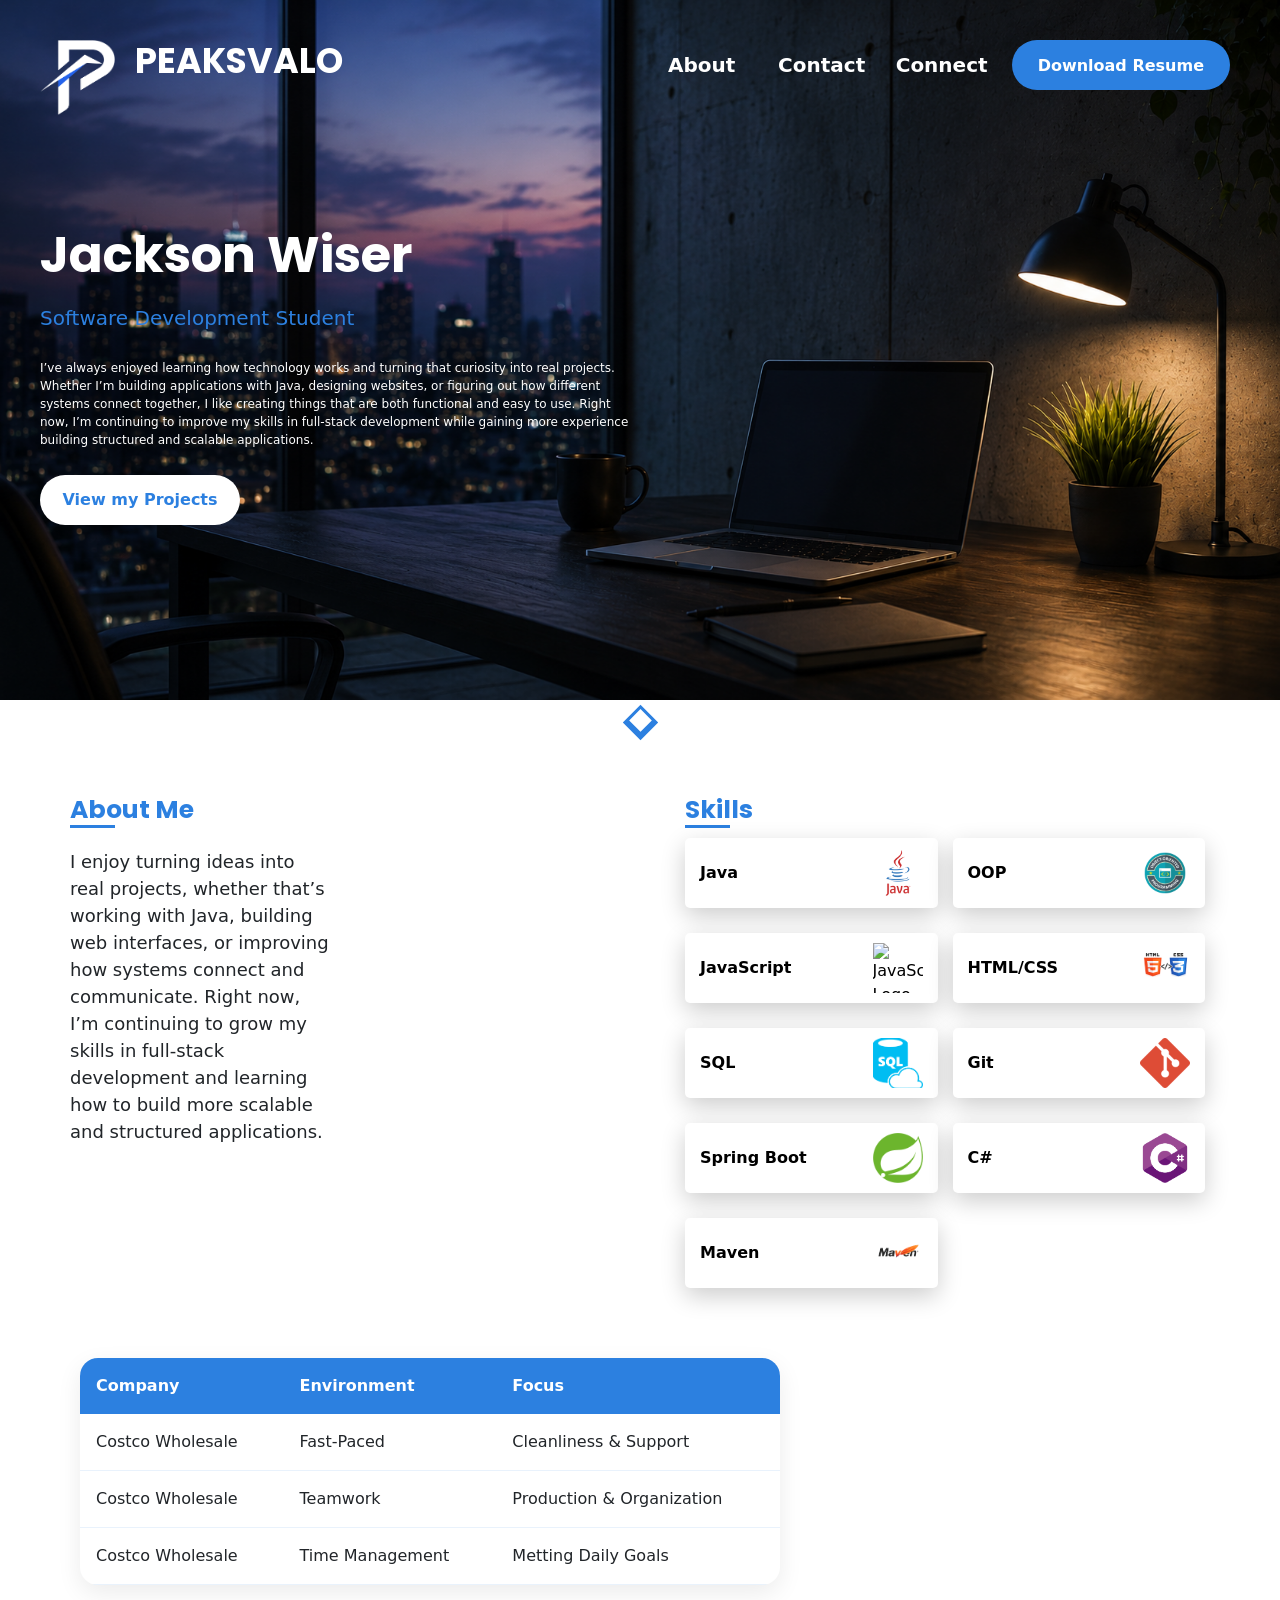
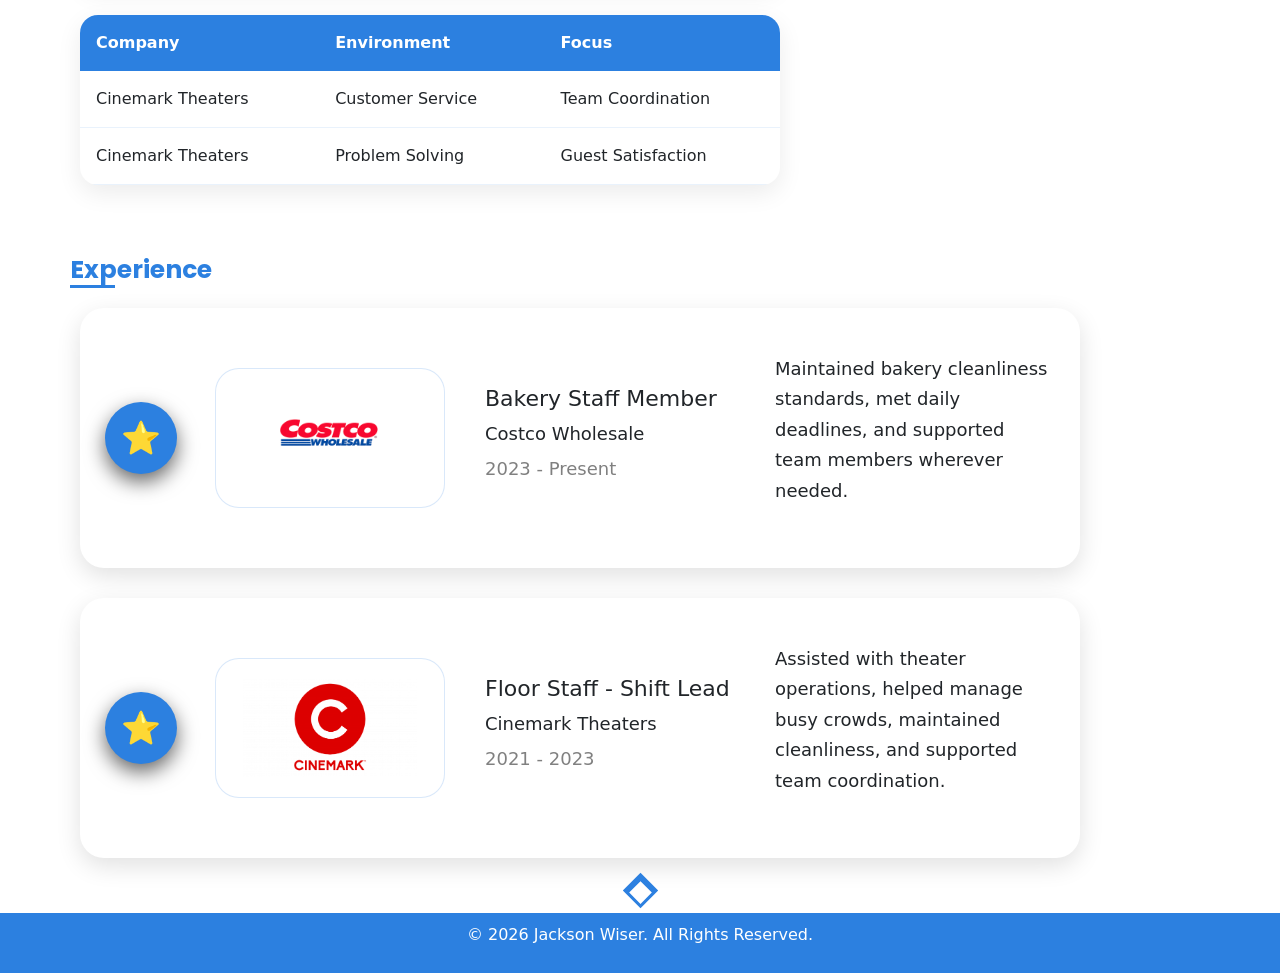
==== commit 98d940d2: "Polished main, about, contact, connect views - polishing buttons and layouts" ====
--- a/index.html
+++ b/index.html
@@ -59,7 +59,7 @@
         <a href="about-page.html" class="about-btn">About</a>
         <a href="contact-page.html" class="contact-btn">Contact</a>
         <a href="connect.html" class="connect-btn">Connect</a>
-        <button class="download-resume-btn">Download Resume</button>
+        <a href="assets/Jackson's Resume.pdf" class="download-resume-btn">Download Resume</a>
     </div>
 
 
--- a/HomePageCSS/buttons.css
+++ b/HomePageCSS/buttons.css
@@ -3,21 +3,21 @@
 .projects-btn{
     width: 200px;
     height: 50px;
-    border-radius: 10px;
-    border: 2px solid rgb(44, 128, 224);
+    border-radius: 25px;
+    border: 2px solid transparent;
     color: rgb(44, 128, 224);
-    transition: transform 0.4s ease, background-color 0.4s ease;
-}
-.projects-btn{
-    background-color: rgb(44, 128, 224);
-    color: white;
+    transition: all 0.4s ease;
+    background-color: rgb(255, 255, 255);
+    color: rgb(44, 128, 224);
+    font-weight: bold;
 }
 
 .projects-btn:hover{
-    transform: scale(1.1);
-    background-color: rgb(255, 255, 255);
-    color: rgb(44, 128, 224);
-    box-shadow: 0 2px 10px 2px rgba(0, 0, 0, 0.5); 
+    border-radius: 0px;
+    border: solid white 2px;
+    color: white;
+    box-shadow: 0 8px 20px rgba(0, 0, 0, 0.15);
+    background-color: transparent;
 }
 
 
@@ -26,8 +26,8 @@
 .nav-button-container{
     display: flex;
     margin-left: auto;
-    gap: 80px;
-    padding-right: 300px;
+    gap: 60px;
+    padding-right: 200px;
 }
 .about-btn, .connect-btn, .contact-btn{
     font-size: 20px;
@@ -37,24 +37,44 @@
     height: 50px;
     line-height: 50px;
     text-align: center;
+    border-radius: 15px;
+    cursor: pointer;
     color: white;
     text-decoration: none;
-}
-.download-resume-btn{
-    width: 200px;
-    height: 50px;
-    border-radius: 10px;
-    border: 2px solid rgb(44, 128, 224);
-    color: rgb(44, 128, 224);
     transition: transform 0.4s ease, background-color 0.4s ease;
 }
-.download-resume-btn:hover{
-    transform: scale(1.1);
+/* HOVER EFFECT for the NAV BUTTONS */
+.about-btn:hover, .connect-btn:hover, .contact-btn:hover{
+    background: rgba(255,255,255,0.20);
+    color: rgb(255, 255, 255)
+    
+}
+
+.download-resume-btn {
+    display: inline-block;
+    text-decoration: none;
     background-color: rgb(44, 128, 224);
     color: white;
-    box-shadow: 0 2px 10px 2px rgba(0, 0, 0, 0.5); 
+    padding: 12px 24px;
+    border-radius: 0px;
+    font-weight: 600;
+    border-radius: 25px;
+    border: 2px solid transparent;
+    cursor: pointer;
+    height: 50px;
+
+    transition: all 0.4s ease;
+}
+
+.download-resume-btn:hover {
+    border-radius: 0px;
+    border: solid white 2px;
+    box-shadow: 0 8px 20px rgba(0, 0, 0, 0.15);
+    background-color: transparent;
 }
 
 
 
 
+
+
--- a/HomePageCSS/header.css
+++ b/HomePageCSS/header.css
@@ -41,12 +41,13 @@
     font-size: 35px;
     font-weight: bold;
 }
+/* PV logo width and height */
 .PV-logo{
     width: 75px;
-    height: 75px;
-  
+    height: 75px; 
     
 }
+
 .logo-name-container{
     display: flex;
     flex-direction: row;
--- a/HomePageCSS/body-content-responsive.css
+++ b/HomePageCSS/body-content-responsive.css
@@ -150,4 +150,5 @@
     }
     
     
-}+    
+}
--- a/HomePageCSS/table-responsive.css
+++ b/HomePageCSS/table-responsive.css
@@ -1,18 +1,21 @@
-
+/* Puts the COSTCO and CINEMARK tables to the left of the page */
 @media (max-width: 1550px) {
     .costco-experience-summary, .cinemark-experience-summary{
         position: static;
         margin-top: 30px;
         display: flex;
-        justify-content: center;
-        padding-left: 0;
+        justify-content: flex-start;
+        padding-left: 80px;
         width: 100%;
     }
     
-
+/* max-width set to 900 PX */
     .costco-experience-table, .cinemark-experience-table {
         max-width: 900px;
     }
+
+   
+
 }
 
 @media (max-width: 768px) {
@@ -23,6 +26,7 @@
         padding: 12px;
         margin: 0;
         font-size: 14px;
+        
 
         
     }
--- a/HomePageCSS/buttons-responsive.css
+++ b/HomePageCSS/buttons-responsive.css
@@ -1,3 +1,14 @@
+/* Change the distance between the nav buttons for laptop view */
+@media(max-width: 1500px){
+    .nav-button-container{
+        gap: 20px;
+        display: flex;
+        padding-right: 10px;
+    }
+}
+
+
+
 @media (max-width: 768px) {
     .burger {
         width: 35px;
